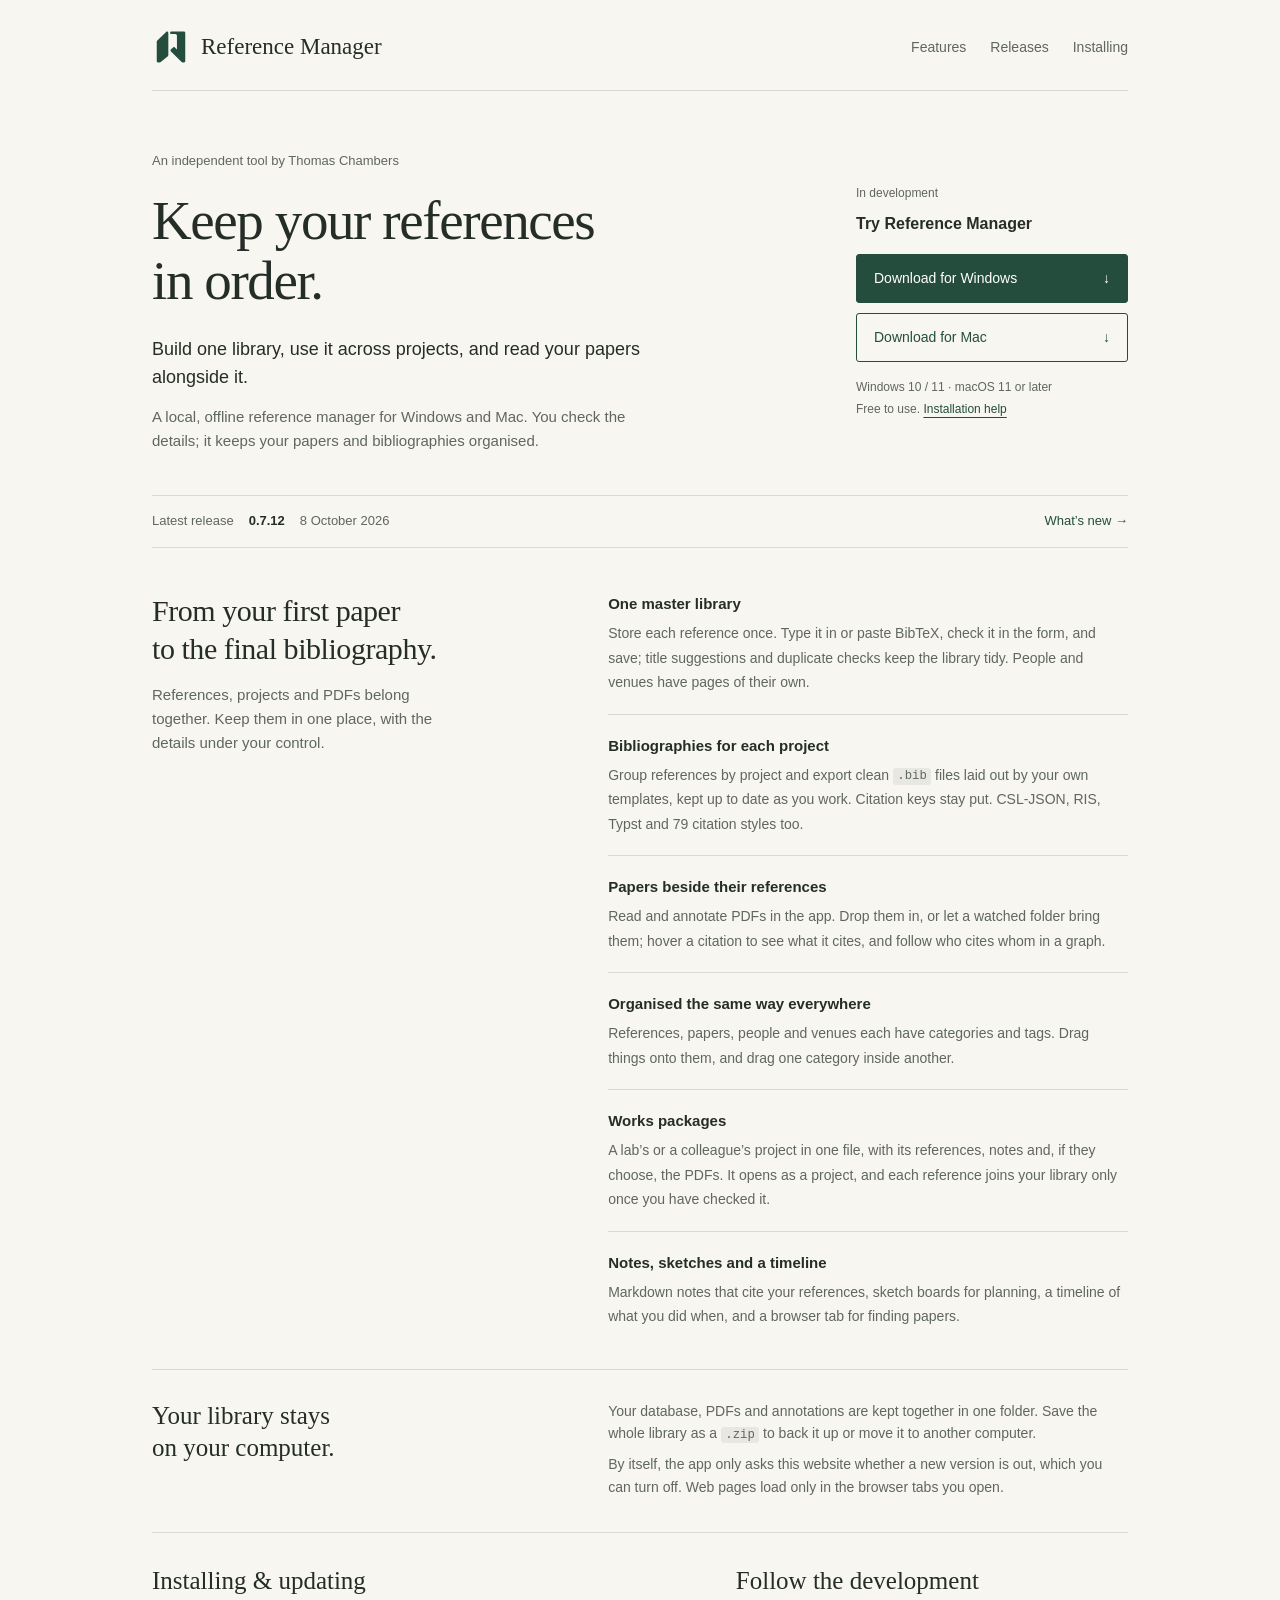
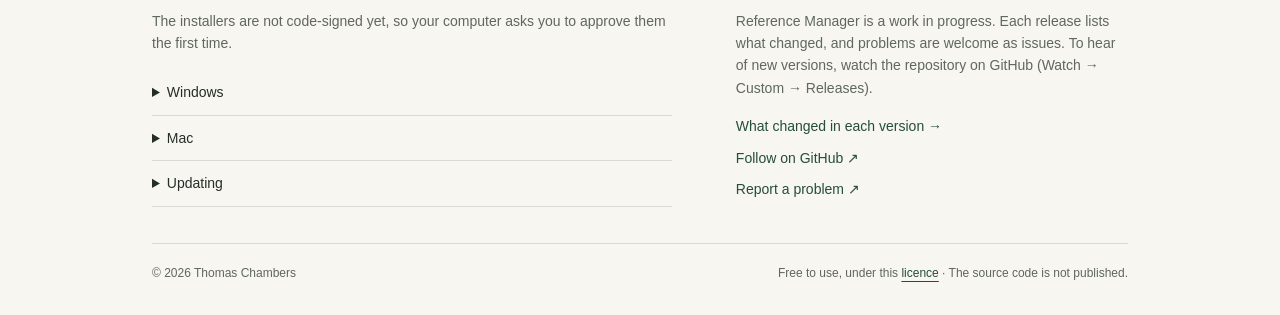
==== index.html @ cb5eb64d "Website for 0.7.12" ====
<!doctype html>
<html lang="en">
<head>
  <meta charset="utf-8">
  <meta name="viewport" content="width=device-width, initial-scale=1">
  <title>Reference Manager</title>
  <meta name="description" content="A local, offline reference manager for Windows and Mac: one library you check yourself, clean .bib files for every project, and your papers read and annotated beside them.">
  <meta name="theme-color" content="#f7f6f0">
  <link rel="icon" type="image/svg+xml" href="logo.svg">
  <link rel="stylesheet" href="style.css">
</head>
<body>
  <a class="skip" href="#main">Skip to content</a>
  <div class="page">
    <header class="masthead">
      <a class="identity" href="./">
        <img src="logo.svg" alt="" width="38" height="38">
        <span>Reference Manager</span>
      </a>
      <nav aria-label="Main">
        <a href="#features">Features</a>
        <a href="whats-new.html">Releases</a>
        <a href="#installing">Installing</a>
      </nav>
    </header>

    <main id="main">
      <section class="hero" aria-labelledby="hero-title">
        <div>
          <p class="byline">An independent tool by Thomas Chambers</p>
          <h1 id="hero-title">Keep your references<br>in order.</h1>
          <p class="lead">Build one library, use it across projects, and read your papers alongside it.</p>
          <p class="description">A local, offline reference manager for Windows and Mac. You check the details; it keeps your papers and bibliographies organised.</p>
        </div>
        <aside class="download" id="download" aria-labelledby="download-title">
          <p class="development">In development</p>
          <h2 id="download-title">Try Reference Manager</h2>
          <a class="download-link primary" id="windows" href="https://github.com/ThomasChambers15243/Reference-Manager/releases/download/v0.7.12/Reference-Manager_0.7.12_x64-setup.exe"><span>Download for Windows</span><span aria-hidden="true">↓</span></a>
          <a class="download-link" id="mac" href="https://github.com/ThomasChambers15243/Reference-Manager/releases/download/v0.7.12/Reference-Manager_0.7.12_macOS.dmg"><span>Download for Mac</span><span aria-hidden="true">↓</span></a>
          <p class="compatibility">Windows 10 / 11 · macOS 11 or later<br>Free to use. <a href="#installing">Installation help</a></p>
        </aside>
      </section>

      <div class="release-line">
        <p><span class="release-label">Latest release</span> <strong>0.7.12</strong> <span class="date"><time datetime="2026-10-08">8 October 2026</time></span></p>
        <a href="whats-new.html#0-7-12">What’s new <span aria-hidden="true">→</span></a>
      </div>

      <section class="feature-section" id="features" aria-labelledby="features-title">
        <div class="section-intro">
          <h2 id="features-title">From your first paper<br>to the final bibliography.</h2>
          <p>References, projects and PDFs belong together. Keep them in one place, with the details under your control.</p>
        </div>
        <div class="feature-list">
          <article>
            <h3>One master library</h3>
            <p>Store each reference once. Type it in or paste BibTeX, check it in the form, and save; title suggestions and duplicate checks keep the library tidy. People and venues have pages of their own.</p>
          </article>
          <article>
            <h3>Bibliographies for each project</h3>
            <p>Group references by project and export clean <code>.bib</code> files laid out by your own templates, kept up to date as you work. Citation keys stay put. CSL-JSON, RIS, Typst and 79 citation styles too.</p>
          </article>
          <article>
            <h3>Papers beside their references</h3>
            <p>Read and annotate PDFs in the app. Drop them in, or let a watched folder bring them; hover a citation to see what it cites, and follow who cites whom in a graph.</p>
          </article>
          <article>
            <h3>Organised the same way everywhere</h3>
            <p>References, papers, people and venues each have categories and tags. Drag things onto them, and drag one category inside another.</p>
          </article>
          <article>
            <h3>Works packages</h3>
            <p>A lab’s or a colleague’s project in one file, with its references, notes and, if they choose, the PDFs. It opens as a project, and each reference joins your library only once you have checked it.</p>
          </article>
          <article>
            <h3>Notes, sketches and a timeline</h3>
            <p>Markdown notes that cite your references, sketch boards for planning, a timeline of what you did when, and a browser tab for finding papers.</p>
          </article>
        </div>
      </section>

      <section class="local-section" aria-labelledby="local-title">
        <h2 id="local-title">Your library stays<br>on your computer.</h2>
        <div>
          <p>Your database, PDFs and annotations are kept together in one folder. Save the whole library as a <code>.zip</code> to back it up or move it to another computer.</p>
          <p>By itself, the app only asks this website whether a new version is out, which you can turn off. Web pages load only in the browser tabs you open.</p>
        </div>
      </section>

      <section class="practical" id="installing" aria-labelledby="install-title">
        <div>
          <h2 id="install-title">Installing &amp; updating</h2>
          <p>The installers are not code-signed yet, so your computer asks you to approve them the first time.</p>
          <details>
            <summary>Windows</summary>
            <p>Run the installer on 64-bit Windows 10 or 11. If SmartScreen says “Windows protected your PC”, click <strong>More info</strong>, then <strong>Run anyway</strong>.</p>
          </details>
          <details>
            <summary>Mac</summary>
            <p>Open the <code>.dmg</code> and drag Reference Manager into Applications. It runs on Apple silicon and Intel Macs with macOS 11 or later.</p>
            <p>The app is not signed with an Apple developer certificate, so macOS refuses it the first time: try to open it once, then click <strong>Open Anyway</strong> in System Settings → Privacy &amp; Security. On macOS 14 or earlier, Control-click the app and choose <strong>Open</strong>.</p>
            <p>If macOS says the app “is damaged”, run <code>xattr -dr com.apple.quarantine "/Applications/Reference Manager.app"</code> in Terminal and open it again.</p>
          </details>
          <details>
            <summary>Updating</summary>
            <p>A few seconds after it starts, the app says when a new version is out, and <strong>Update and restart</strong> in Settings → Updates installs it. On Windows the app closes, shows a progress bar for a few seconds and opens again; on a Mac the new version takes the old one’s place in Applications and opens. Updating never touches your library, papers or settings.</p>
            <p>Versions before 0.7.11 don’t look for new versions on this website. Update one of those by hand once: on Windows, run the new installer; on a Mac, quit the app and drag the new version into Applications, replacing the old one.</p>
          </details>
        </div>
        <aside class="follow" aria-labelledby="follow-title">
          <h2 id="follow-title">Follow the development</h2>
          <p>Reference Manager is a work in progress. Each release lists what changed, and problems are welcome as issues. To hear of new versions, watch the repository on GitHub (Watch → Custom → Releases).</p>
          <a href="whats-new.html">What changed in each version <span aria-hidden="true">→</span></a>
          <a href="https://github.com/ThomasChambers15243/Reference-Manager">Follow on GitHub <span aria-hidden="true">↗</span></a>
          <a href="https://github.com/ThomasChambers15243/Reference-Manager/issues">Report a problem <span aria-hidden="true">↗</span></a>
        </aside>
      </section>
    </main>

    <footer>
      <p>© 2026 Thomas Chambers</p>
      <p>Free to use, under this <a href="licence.html">licence</a> · The source code is not published.</p>
    </footer>
  </div>

  <script>
    // A Mac gets the Mac download as the filled-in button; anything else keeps Windows.
    if (/Mac/.test(navigator.platform) || /Macintosh/.test(navigator.userAgent)) {
      document.getElementById("windows").classList.remove("primary");
      document.getElementById("mac").classList.add("primary");
    }
  </script>
</body>
</html>
---- style.css ----
/* Warm paper, dark green ink, Georgia for headings and the system's sans-serif for the rest. */
:root {
  color-scheme: light;
  --paper: #f7f6f0;
  --ink: #252d28;
  --muted: #5f675f;
  --green: #254d3d;
  --rule: #d7dbd1;
  --code: #e9e8e0;
  --serif: Georgia, "Times New Roman", serif;
}

* { box-sizing: border-box; }
html { -webkit-text-size-adjust: 100%; }
body { margin: 0; background: var(--paper); color: var(--ink); font: 16px/1.6 -apple-system, BlinkMacSystemFont, "Segoe UI", Roboto, Helvetica, Arial, sans-serif; }
a { color: var(--green); text-underline-offset: 4px; }
a:hover { text-decoration-thickness: 2px; }
a:focus-visible, summary:focus-visible { outline: 2px solid var(--green); outline-offset: 4px; }
p, h1, h2, h3, ul { margin: 0; }
code { font: .88em ui-monospace, "Cascadia Code", "SF Mono", Menlo, Consolas, monospace; background: var(--code); padding: .1em .35em; border-radius: 3px; overflow-wrap: anywhere; }

.page { max-width: 1056px; margin: 0 auto; padding: 0 40px; }
.skip { position: absolute; left: 16px; top: -100px; padding: 10px 14px; background: var(--paper); z-index: 3; }
.skip:focus { top: 10px; }

/* The top of every page */

.masthead { display: flex; align-items: center; justify-content: space-between; gap: 24px; padding: 28px 0 24px; border-bottom: 1px solid var(--rule); }
.identity { display: flex; align-items: center; gap: 11px; color: var(--ink); text-decoration: none; font: 23px/1.2 var(--serif); }
.identity img { display: block; flex: none; }
nav { display: flex; flex-wrap: wrap; gap: 24px; font-size: 14px; }
nav a { color: var(--muted); text-decoration: none; }
nav a:hover, nav a[aria-current="page"] { color: var(--green); }
nav a:hover { text-decoration: underline; }

/* The front page */

.hero { display: grid; grid-template-columns: minmax(0, 1fr) 272px; column-gap: 68px; align-items: center; padding: 60px 0 42px; }
.byline { margin-bottom: 19px; color: var(--muted); font-size: 13px; }
h1 { font: 400 clamp(36px, 4.8vw, 55px)/1.09 var(--serif); letter-spacing: -1.4px; }
.lead { margin-top: 24px; max-width: 490px; font-size: 18px; }
.description { margin-top: 13px; max-width: 475px; color: var(--muted); font-size: 15px; }

.development { margin-bottom: 8px; color: var(--muted); font-size: 12px; }
.download h2 { margin-bottom: 17px; font-size: 16px; font-weight: 600; }
.download-link { display: flex; justify-content: space-between; align-items: center; gap: 12px; min-height: 49px; margin-bottom: 10px; padding: 12px 17px; border: 1px solid var(--green); border-radius: 3px; color: var(--green); text-decoration: none; font-size: 14px; font-weight: 500; }
.download-link:hover { text-decoration: underline; }
.download-link.primary { background: var(--green); color: #fff; }
.compatibility { margin-top: 15px; color: var(--muted); font-size: 12px; line-height: 1.8; }

.release-line { display: flex; justify-content: space-between; align-items: baseline; gap: 12px; padding: 15px 0; border-top: 1px solid var(--rule); border-bottom: 1px solid var(--rule); font-size: 13px; }
.release-line p { display: flex; flex-wrap: wrap; gap: 15px; }
.release-label, .date { color: var(--muted); }
.release-line strong { font-weight: 600; }
.release-line a { flex-shrink: 0; text-decoration: none; }
.release-line a:hover { text-decoration: underline; }

.feature-section, .local-section { display: grid; grid-template-columns: minmax(0, .86fr) minmax(0, 1.14fr); gap: 64px; }
.feature-section { padding: 44px 0 40px; }
.section-intro { align-self: start; position: sticky; top: 32px; }
.section-intro h2 { font: 400 30px/1.25 var(--serif); letter-spacing: -.45px; }
.section-intro p { max-width: 315px; margin-top: 16px; color: var(--muted); font-size: 15px; }
.feature-list article { padding: 19px 0; border-top: 1px solid var(--rule); }
.feature-list article:first-child { padding-top: 0; border-top: 0; }
.feature-list article:last-child { padding-bottom: 0; }
.feature-list h3 { margin-bottom: 5px; font-size: 15px; font-weight: 600; }
.feature-list p { color: var(--muted); font-size: 14px; line-height: 1.75; }

.local-section { padding: 30px 0 34px; border-top: 1px solid var(--rule); }
.local-section h2 { max-width: 270px; font: 400 25px/1.3 var(--serif); }
.local-section p { color: var(--muted); font-size: 14px; }
.local-section p + p { margin-top: 9px; }

.practical { display: grid; grid-template-columns: minmax(0, 1.14fr) minmax(0, .86fr); gap: 64px; padding: 32px 0 36px; border-top: 1px solid var(--rule); }
.practical h2 { margin-bottom: 12px; font: 400 25px/1.3 var(--serif); }
.practical p { margin-bottom: 16px; color: var(--muted); font-size: 14px; }
details { padding: 9px 0; border-bottom: 1px solid var(--rule); font-size: 14px; }
summary { padding: 2px 0; cursor: pointer; }
details p { padding: 12px 0 0 18px; }
details p:last-child { margin-bottom: 8px; }
details strong { color: var(--ink); font-weight: 600; }
.follow a { display: block; width: fit-content; margin-top: 9px; font-size: 14px; text-decoration: none; }
.follow a:hover { text-decoration: underline; }

/* Releases and the licence: one column of text */

.prose { max-width: 680px; padding: 52px 0 60px; }
.prose h1 { margin-bottom: 14px; font-size: clamp(34px, 4.2vw, 44px); }
.prose .release-meta { color: var(--muted); font-size: 14px; }
.prose .release-meta strong { color: var(--ink); font-weight: 600; }
.prose h2 { margin-top: 44px; padding-top: 26px; border-top: 1px solid var(--rule); font: 400 26px/1.3 var(--serif); }
.prose h3 { margin: 22px 0 8px; color: var(--muted); font-size: 12px; font-weight: 600; letter-spacing: .08em; text-transform: uppercase; }
.prose p { margin: 12px 0; font-size: 15px; }
.prose ul { padding-left: 1.2em; font-size: 15px; }
.prose li { margin: 7px 0; }
.prose li::marker { color: var(--muted); }
.prose li ul { margin: 7px 0; }

footer { display: flex; justify-content: space-between; gap: 20px; padding: 20px 0 32px; border-top: 1px solid var(--rule); color: var(--muted); font-size: 12px; }

@media (max-width: 850px) {
  .page { padding: 0 28px; }
  .hero { grid-template-columns: minmax(0, 1fr) 244px; column-gap: 36px; }
  h1 { font-size: 44px; }
  .feature-section, .local-section, .practical { gap: 36px; }
}

@media (max-width: 650px) {
  .page { padding: 0 20px; }
  .masthead { flex-wrap: wrap; gap: 16px; padding: 22px 0 18px; }
  .identity { font-size: 22px; }
  .identity img { width: 32px; height: 32px; }
  nav { width: 100%; gap: 22px; font-size: 13px; }
  .hero { grid-template-columns: 1fr; row-gap: 30px; padding: 34px 0 30px; }
  h1 { font-size: clamp(35px, 8.5vw, 48px); letter-spacing: -1px; }
  .lead { margin-top: 20px; font-size: 17px; }
  .download { max-width: 360px; }
  .release-line { align-items: flex-start; font-size: 12px; }
  .release-line p { gap: 5px 12px; }
  .release-line .date { flex-basis: 100%; }
  .feature-section, .local-section, .practical { grid-template-columns: 1fr; gap: 23px; padding: 30px 0; }
  .section-intro { position: static; }
  .section-intro h2 { font-size: 28px; }
  .section-intro p, .local-section h2 { max-width: none; }
  .practical { gap: 29px; }
  .prose { padding: 36px 0 44px; }
  footer { display: block; }
  footer p + p { margin-top: 7px; }
}
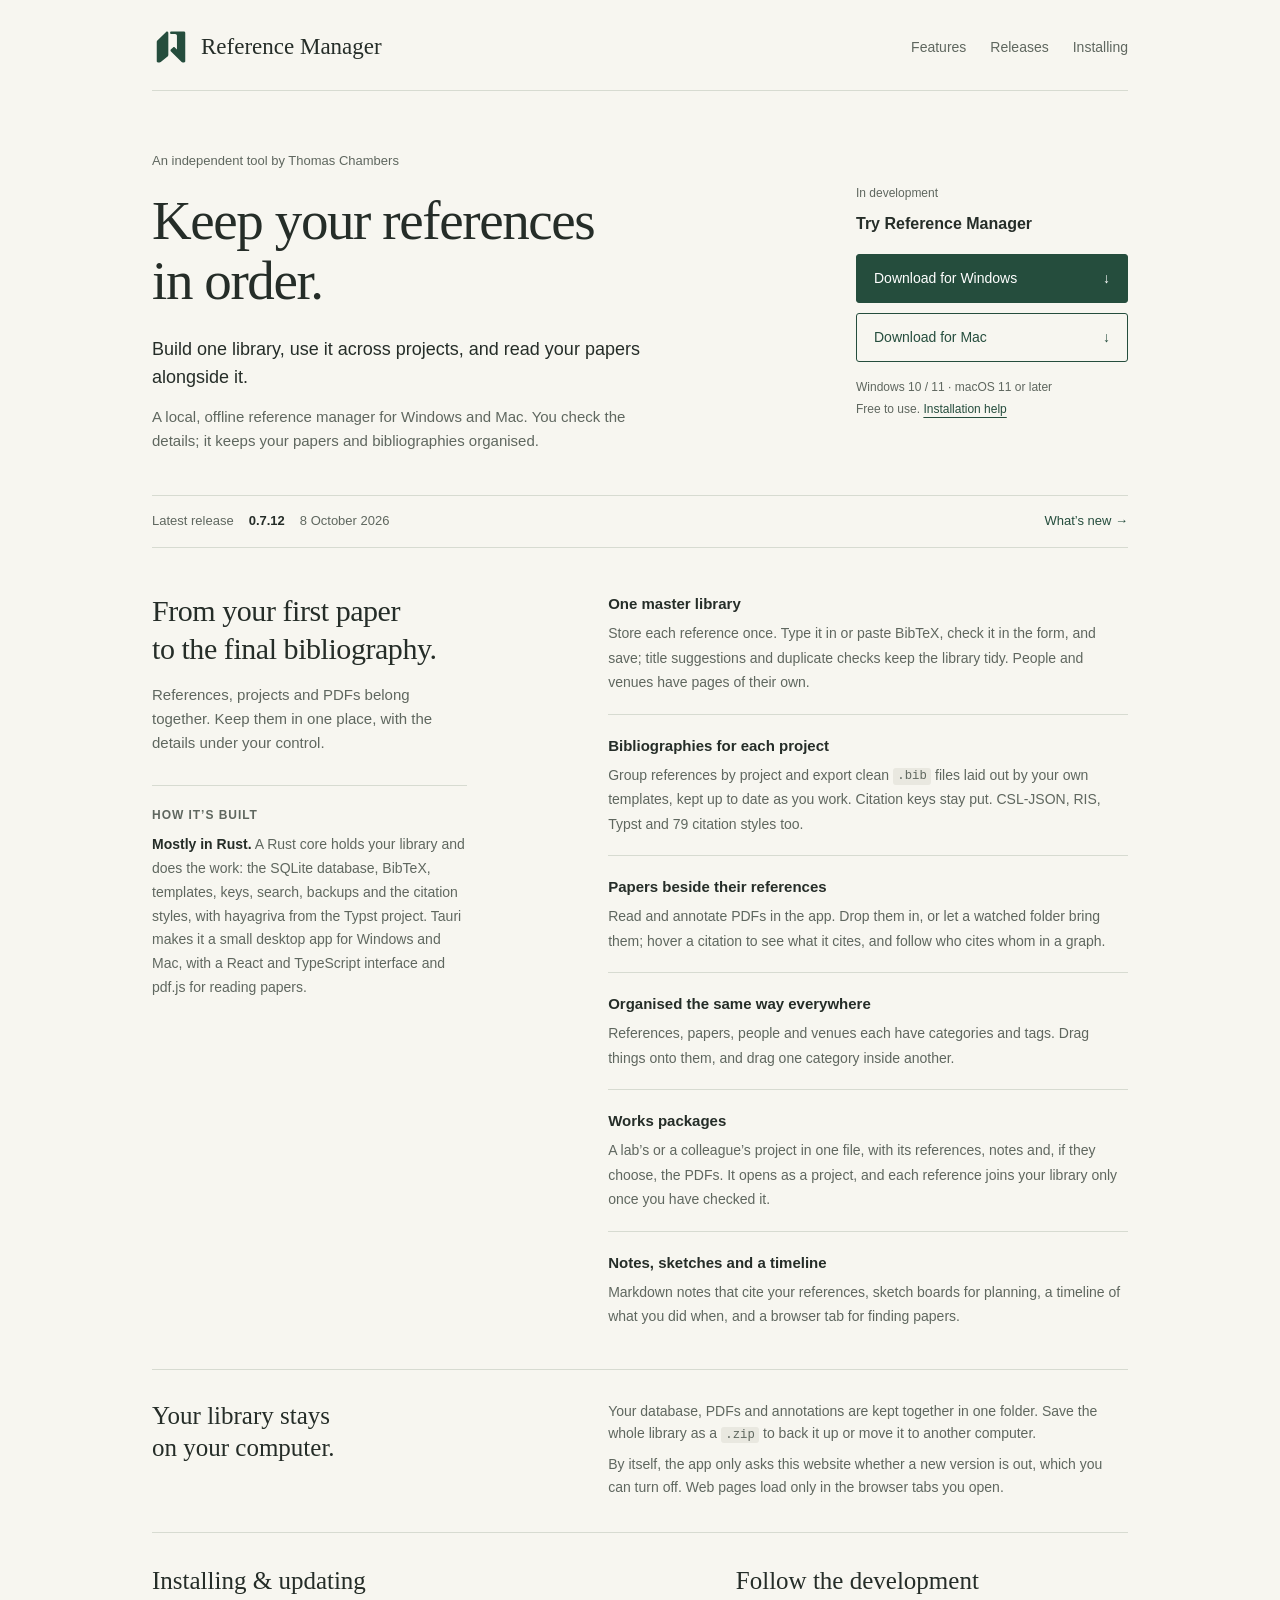
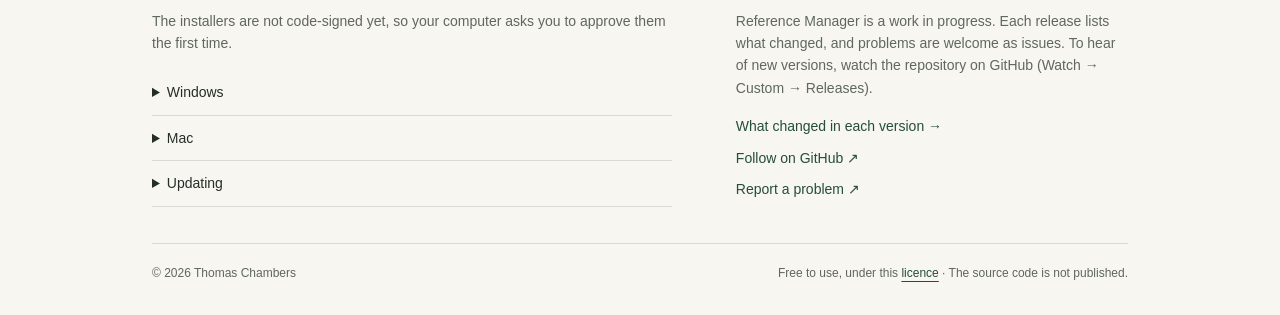
==== commit 1037699d: "Website for 0.7.12" ====
--- a/index.html
+++ b/index.html
@@ -6,15 +6,15 @@
   <title>Reference Manager</title>
   <meta name="description" content="A local, offline reference manager for Windows and Mac: one library you check yourself, clean .bib files for every project, and your papers read and annotated beside them.">
   <meta name="theme-color" content="#f7f6f0">
-  <link rel="icon" type="image/svg+xml" href="logo.svg">
-  <link rel="stylesheet" href="style.css">
+  <link rel="icon" type="image/svg+xml" href="logo.svg?v=1eb894194f">
+  <link rel="stylesheet" href="style.css?v=173a2dcd7f">
 </head>
 <body>
   <a class="skip" href="#main">Skip to content</a>
   <div class="page">
     <header class="masthead">
       <a class="identity" href="./">
-        <img src="logo.svg" alt="" width="38" height="38">
+        <img src="logo.svg?v=1eb894194f" alt="" width="38" height="38">
         <span>Reference Manager</span>
       </a>
       <nav aria-label="Main">
@@ -50,6 +50,10 @@
         <div class="section-intro">
           <h2 id="features-title">From your first paper<br>to the final bibliography.</h2>
           <p>References, projects and PDFs belong together. Keep them in one place, with the details under your control.</p>
+          <div class="built">
+            <h3>How it’s built</h3>
+            <p><strong>Mostly in Rust.</strong> A Rust core holds your library and does the work: the SQLite database, BibTeX, templates, keys, search, backups and the citation styles, with hayagriva from the Typst project. Tauri makes it a small desktop app for Windows and Mac, with a React and TypeScript interface and pdf.js for reading papers.</p>
+          </div>
         </div>
         <div class="feature-list">
           <article>
--- a/style.css
+++ b/style.css
@@ -60,6 +60,11 @@
 .section-intro { align-self: start; position: sticky; top: 32px; }
 .section-intro h2 { font: 400 30px/1.25 var(--serif); letter-spacing: -.45px; }
 .section-intro p { max-width: 315px; margin-top: 16px; color: var(--muted); font-size: 15px; }
+.built { max-width: 315px; margin-top: 30px; padding-top: 20px; border-top: 1px solid var(--rule); }
+.built h3 { color: var(--muted); font-size: 12px; font-weight: 600; letter-spacing: .08em; text-transform: uppercase; }
+.built p { margin-top: 8px; font-size: 14px; line-height: 1.7; }
+.built strong { color: var(--ink); font-weight: 600; }
+@media (max-height: 640px) { .section-intro { position: static; } }
 .feature-list article { padding: 19px 0; border-top: 1px solid var(--rule); }
 .feature-list article:first-child { padding-top: 0; border-top: 0; }
 .feature-list article:last-child { padding-bottom: 0; }
@@ -82,19 +87,23 @@
 .follow a { display: block; width: fit-content; margin-top: 9px; font-size: 14px; text-decoration: none; }
 .follow a:hover { text-decoration: underline; }
 
-/* Releases and the licence: one column of text */
+/* The licence, one column of text, and Releases, each version's features and fixes side by side */
 
-.prose { max-width: 680px; padding: 52px 0 60px; }
-.prose h1 { margin-bottom: 14px; font-size: clamp(34px, 4.2vw, 44px); }
-.prose .release-meta { color: var(--muted); font-size: 14px; }
-.prose .release-meta strong { color: var(--ink); font-weight: 600; }
-.prose h2 { margin-top: 44px; padding-top: 26px; border-top: 1px solid var(--rule); font: 400 26px/1.3 var(--serif); }
-.prose h3 { margin: 22px 0 8px; color: var(--muted); font-size: 12px; font-weight: 600; letter-spacing: .08em; text-transform: uppercase; }
-.prose p { margin: 12px 0; font-size: 15px; }
-.prose ul { padding-left: 1.2em; font-size: 15px; }
-.prose li { margin: 7px 0; }
-.prose li::marker { color: var(--muted); }
-.prose li ul { margin: 7px 0; }
+.prose, .releases { padding: 52px 0 64px; }
+.prose { max-width: 680px; }
+.prose h1, .releases h1 { margin-bottom: 14px; font-size: clamp(34px, 4.2vw, 44px); }
+.release-meta { color: var(--muted); font-size: 14px; }
+.release-meta strong { color: var(--ink); font-weight: 600; }
+.prose h2, .release { margin-top: 44px; padding-top: 26px; border-top: 1px solid var(--rule); }
+.prose h2, .release h2 { font: 400 26px/1.3 var(--serif); }
+.prose h3, .release h3 { margin: 22px 0 8px; color: var(--muted); font-size: 12px; font-weight: 600; letter-spacing: .08em; text-transform: uppercase; }
+.prose p, .release p { margin: 12px 0; font-size: 15px; }
+.prose ul, .release ul { padding-left: 1.2em; font-size: 15px; }
+.prose li, .release li { margin: 7px 0; }
+.prose li::marker, .release li::marker { color: var(--muted); }
+.prose li ul, .release li ul { margin: 7px 0; }
+.release > p, .release > ul { max-width: 680px; }
+.release-parts { display: grid; grid-template-columns: repeat(2, minmax(0, 1fr)); column-gap: 56px; }
 
 footer { display: flex; justify-content: space-between; gap: 20px; padding: 20px 0 32px; border-top: 1px solid var(--rule); color: var(--muted); font-size: 12px; }
 
@@ -121,9 +130,10 @@
   .feature-section, .local-section, .practical { grid-template-columns: 1fr; gap: 23px; padding: 30px 0; }
   .section-intro { position: static; }
   .section-intro h2 { font-size: 28px; }
-  .section-intro p, .local-section h2 { max-width: none; }
+  .section-intro p, .built, .local-section h2 { max-width: none; }
   .practical { gap: 29px; }
-  .prose { padding: 36px 0 44px; }
+  .prose, .releases { padding: 36px 0 44px; }
+  .release-parts { grid-template-columns: 1fr; }
   footer { display: block; }
   footer p + p { margin-top: 7px; }
 }
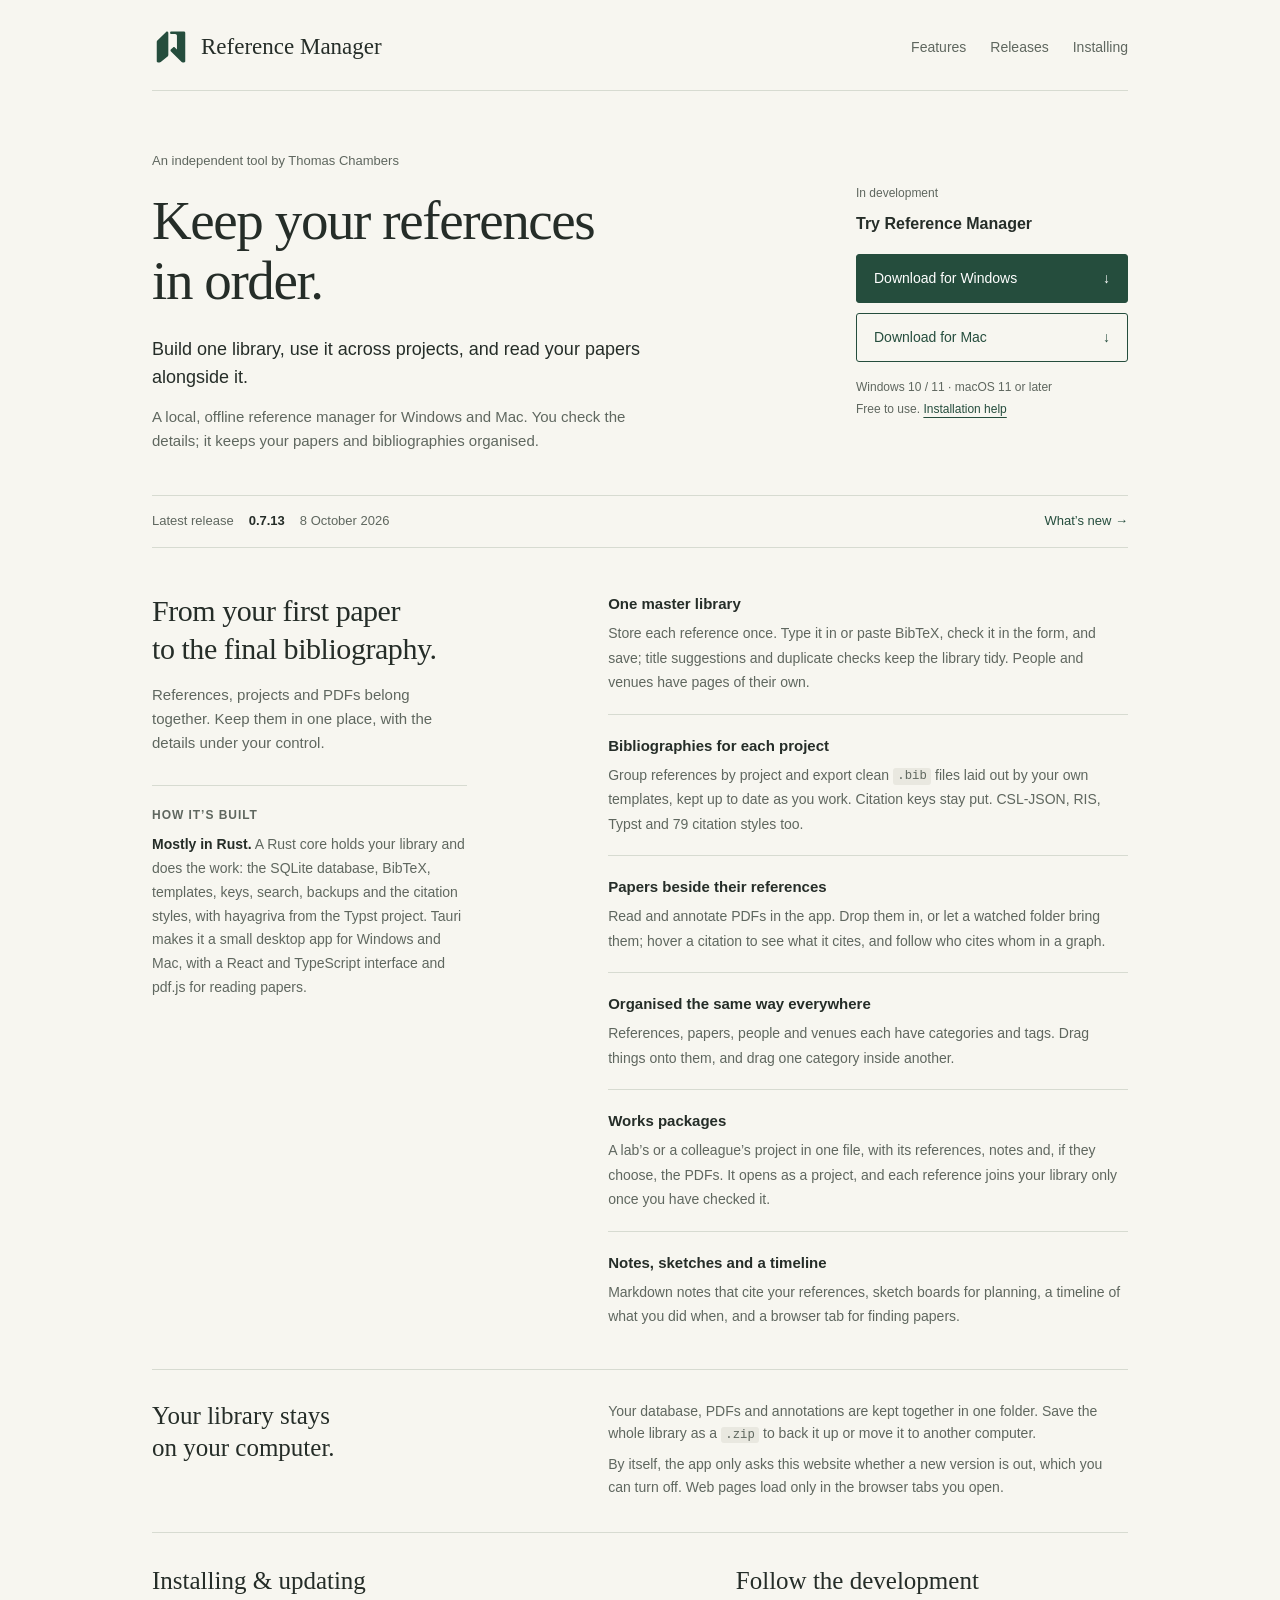
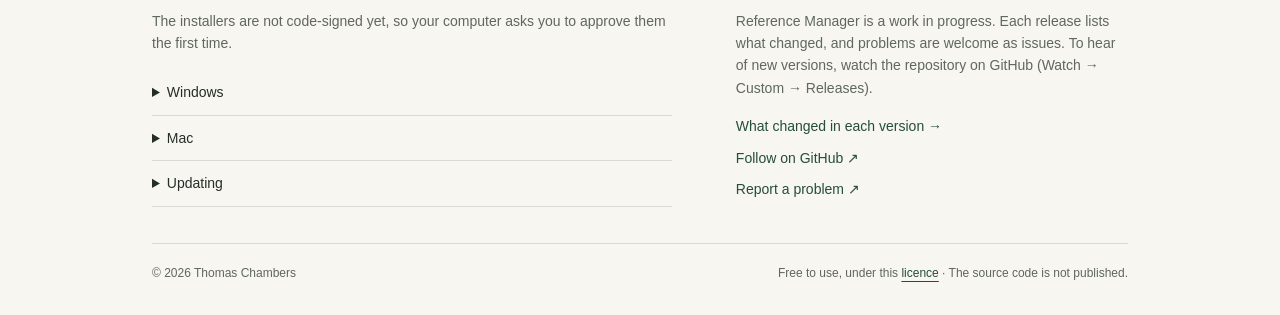
==== commit 1621640a: "Website for 0.7.13" ====
--- a/index.html
+++ b/index.html
@@ -35,15 +35,15 @@
         <aside class="download" id="download" aria-labelledby="download-title">
           <p class="development">In development</p>
           <h2 id="download-title">Try Reference Manager</h2>
-          <a class="download-link primary" id="windows" href="https://github.com/ThomasChambers15243/Reference-Manager/releases/download/v0.7.12/Reference-Manager_0.7.12_x64-setup.exe"><span>Download for Windows</span><span aria-hidden="true">↓</span></a>
-          <a class="download-link" id="mac" href="https://github.com/ThomasChambers15243/Reference-Manager/releases/download/v0.7.12/Reference-Manager_0.7.12_macOS.dmg"><span>Download for Mac</span><span aria-hidden="true">↓</span></a>
+          <a class="download-link primary" id="windows" href="https://github.com/ThomasChambers15243/Reference-Manager/releases/download/v0.7.13/Reference-Manager_0.7.13_x64-setup.exe"><span>Download for Windows</span><span aria-hidden="true">↓</span></a>
+          <a class="download-link" id="mac" href="https://github.com/ThomasChambers15243/Reference-Manager/releases/download/v0.7.13/Reference-Manager_0.7.13_macOS.dmg"><span>Download for Mac</span><span aria-hidden="true">↓</span></a>
           <p class="compatibility">Windows 10 / 11 · macOS 11 or later<br>Free to use. <a href="#installing">Installation help</a></p>
         </aside>
       </section>
 
       <div class="release-line">
-        <p><span class="release-label">Latest release</span> <strong>0.7.12</strong> <span class="date"><time datetime="2026-10-08">8 October 2026</time></span></p>
-        <a href="whats-new.html#0-7-12">What’s new <span aria-hidden="true">→</span></a>
+        <p><span class="release-label">Latest release</span> <strong>0.7.13</strong> <span class="date"><time datetime="2026-10-08">8 October 2026</time></span></p>
+        <a href="whats-new.html#0-7-13">What’s new <span aria-hidden="true">→</span></a>
       </div>
 
       <section class="feature-section" id="features" aria-labelledby="features-title">
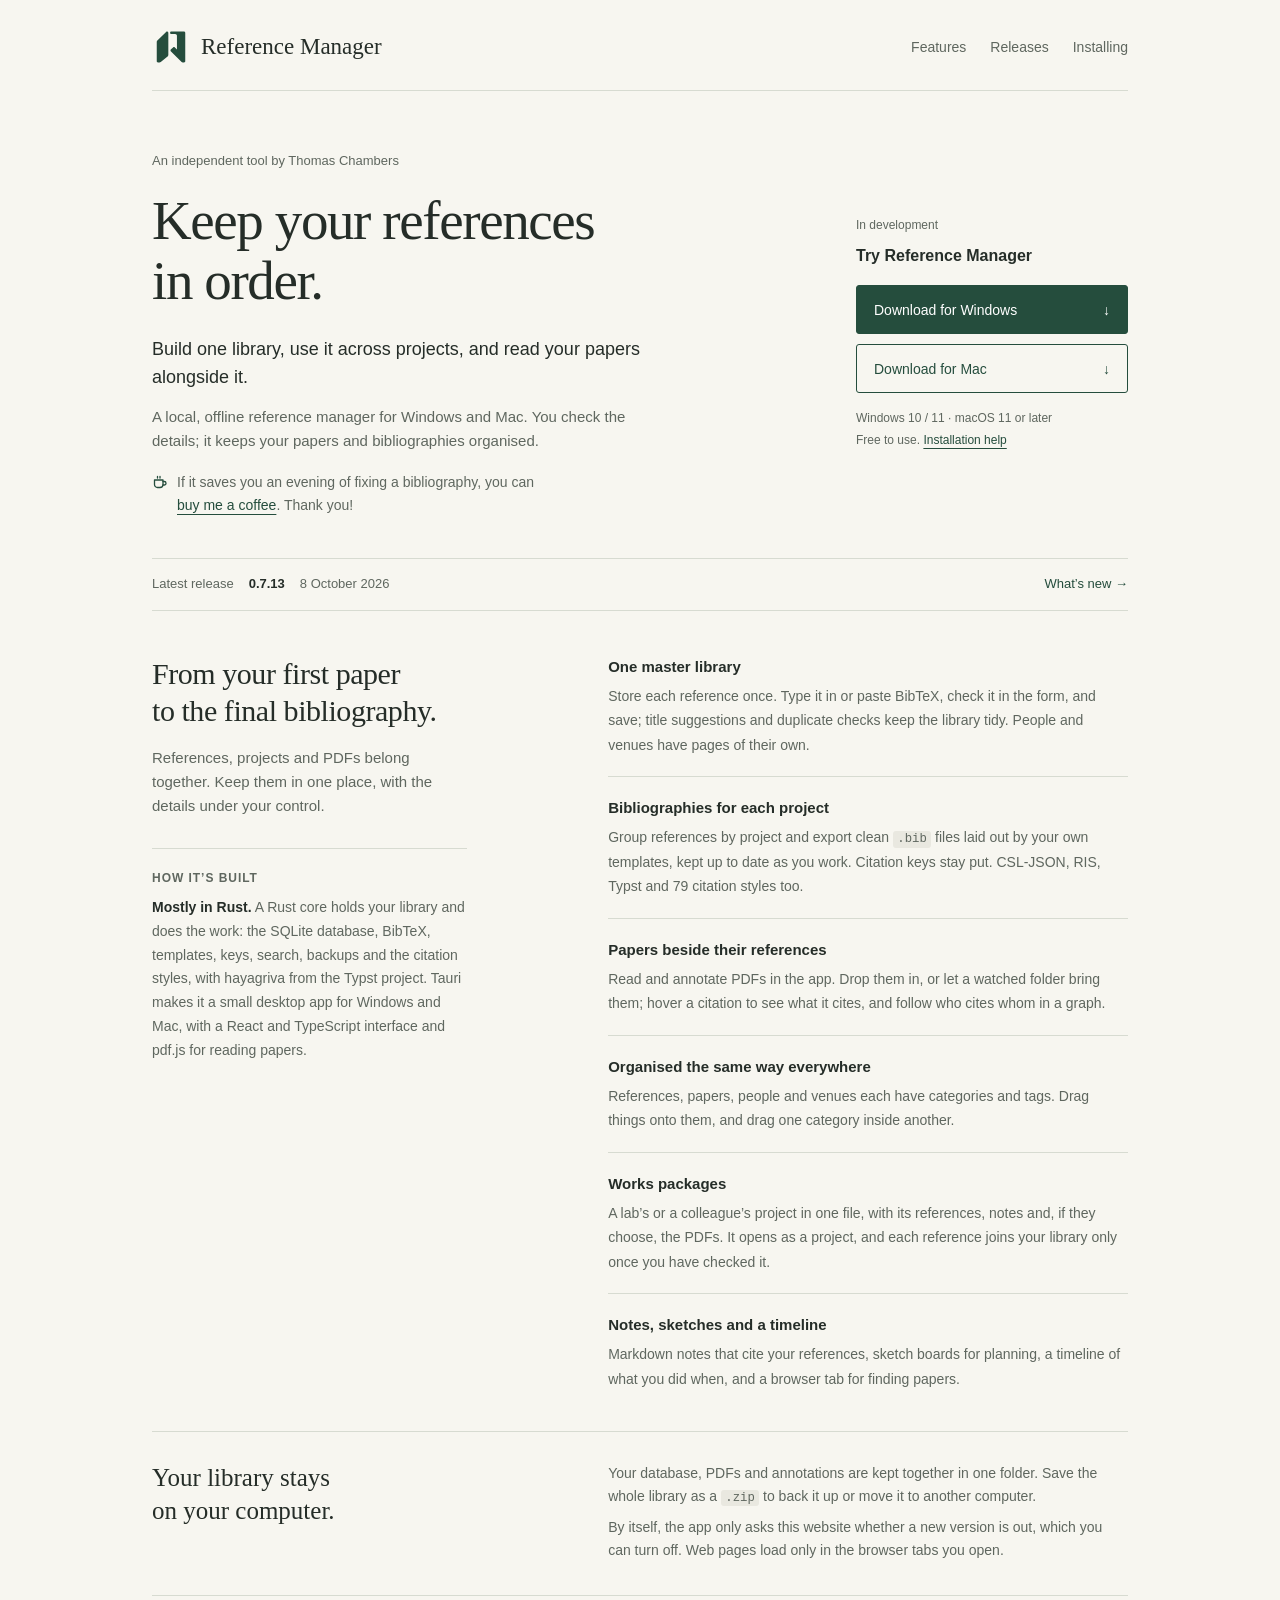
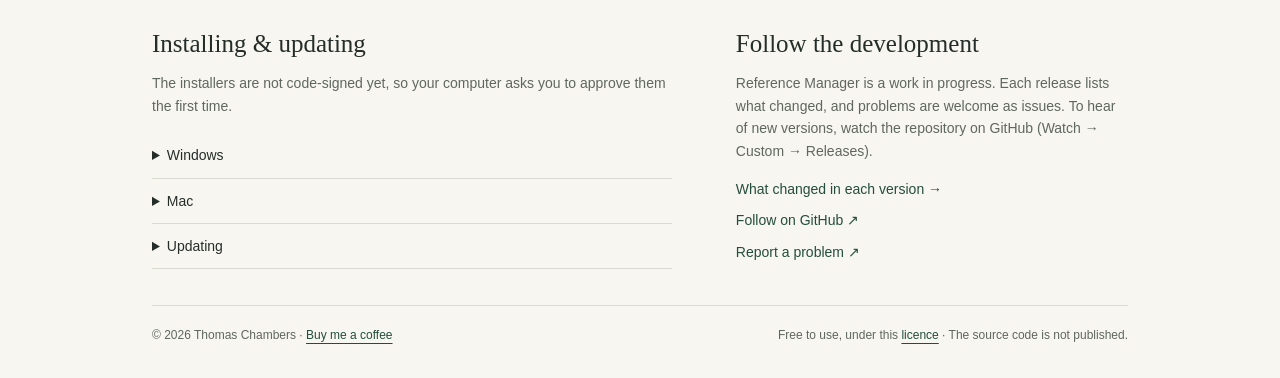
==== commit 71d07c1d: "Website for 0.7.13" ====
--- a/index.html
+++ b/index.html
@@ -7,7 +7,7 @@
   <meta name="description" content="A local, offline reference manager for Windows and Mac: one library you check yourself, clean .bib files for every project, and your papers read and annotated beside them.">
   <meta name="theme-color" content="#f7f6f0">
   <link rel="icon" type="image/svg+xml" href="logo.svg?v=1eb894194f">
-  <link rel="stylesheet" href="style.css?v=173a2dcd7f">
+  <link rel="stylesheet" href="style.css?v=d03fa65e3b">
 </head>
 <body>
   <a class="skip" href="#main">Skip to content</a>
@@ -31,6 +31,10 @@
           <h1 id="hero-title">Keep your references<br>in order.</h1>
           <p class="lead">Build one library, use it across projects, and read your papers alongside it.</p>
           <p class="description">A local, offline reference manager for Windows and Mac. You check the details; it keeps your papers and bibliographies organised.</p>
+          <p class="coffee">
+            <svg viewBox="0 0 16 16" width="16" height="16" fill="none" stroke="currentColor" stroke-width="1.3" stroke-linecap="round" stroke-linejoin="round" aria-hidden="true"><path d="M2.5 6h8.5v4.5a3 3 0 0 1-3 3h-2.5a3 3 0 0 1-3-3z"/><path d="M11 7.5h1.25a1.75 1.75 0 0 1 0 3.5H11"/><path d="M5.5 2.5V4M8 2.5V4"/></svg>
+            <span>If it saves you an evening of fixing a bibliography, you can <a href="https://buymeacoffee.com/TomChambers">buy me a coffee</a>. Thank you!</span>
+          </p>
         </div>
         <aside class="download" id="download" aria-labelledby="download-title">
           <p class="development">In development</p>
@@ -122,7 +126,7 @@
     </main>
 
     <footer>
-      <p>© 2026 Thomas Chambers</p>
+      <p>© 2026 Thomas Chambers · <a href="https://buymeacoffee.com/TomChambers">Buy me a coffee</a></p>
       <p>Free to use, under this <a href="licence.html">licence</a> · The source code is not published.</p>
     </footer>
   </div>
--- a/style.css
+++ b/style.css
@@ -40,6 +40,9 @@
 h1 { font: 400 clamp(36px, 4.8vw, 55px)/1.09 var(--serif); letter-spacing: -1.4px; }
 .lead { margin-top: 24px; max-width: 490px; font-size: 18px; }
 .description { margin-top: 13px; max-width: 475px; color: var(--muted); font-size: 15px; }
+.coffee { display: flex; align-items: flex-start; gap: 9px; max-width: 475px; margin-top: 18px; color: var(--muted); font-size: 14px; }
+.coffee svg { flex: none; margin-top: 3px; color: var(--green); }
+.coffee a { white-space: nowrap; }
 
 .development { margin-bottom: 8px; color: var(--muted); font-size: 12px; }
 .download h2 { margin-bottom: 17px; font-size: 16px; font-weight: 600; }
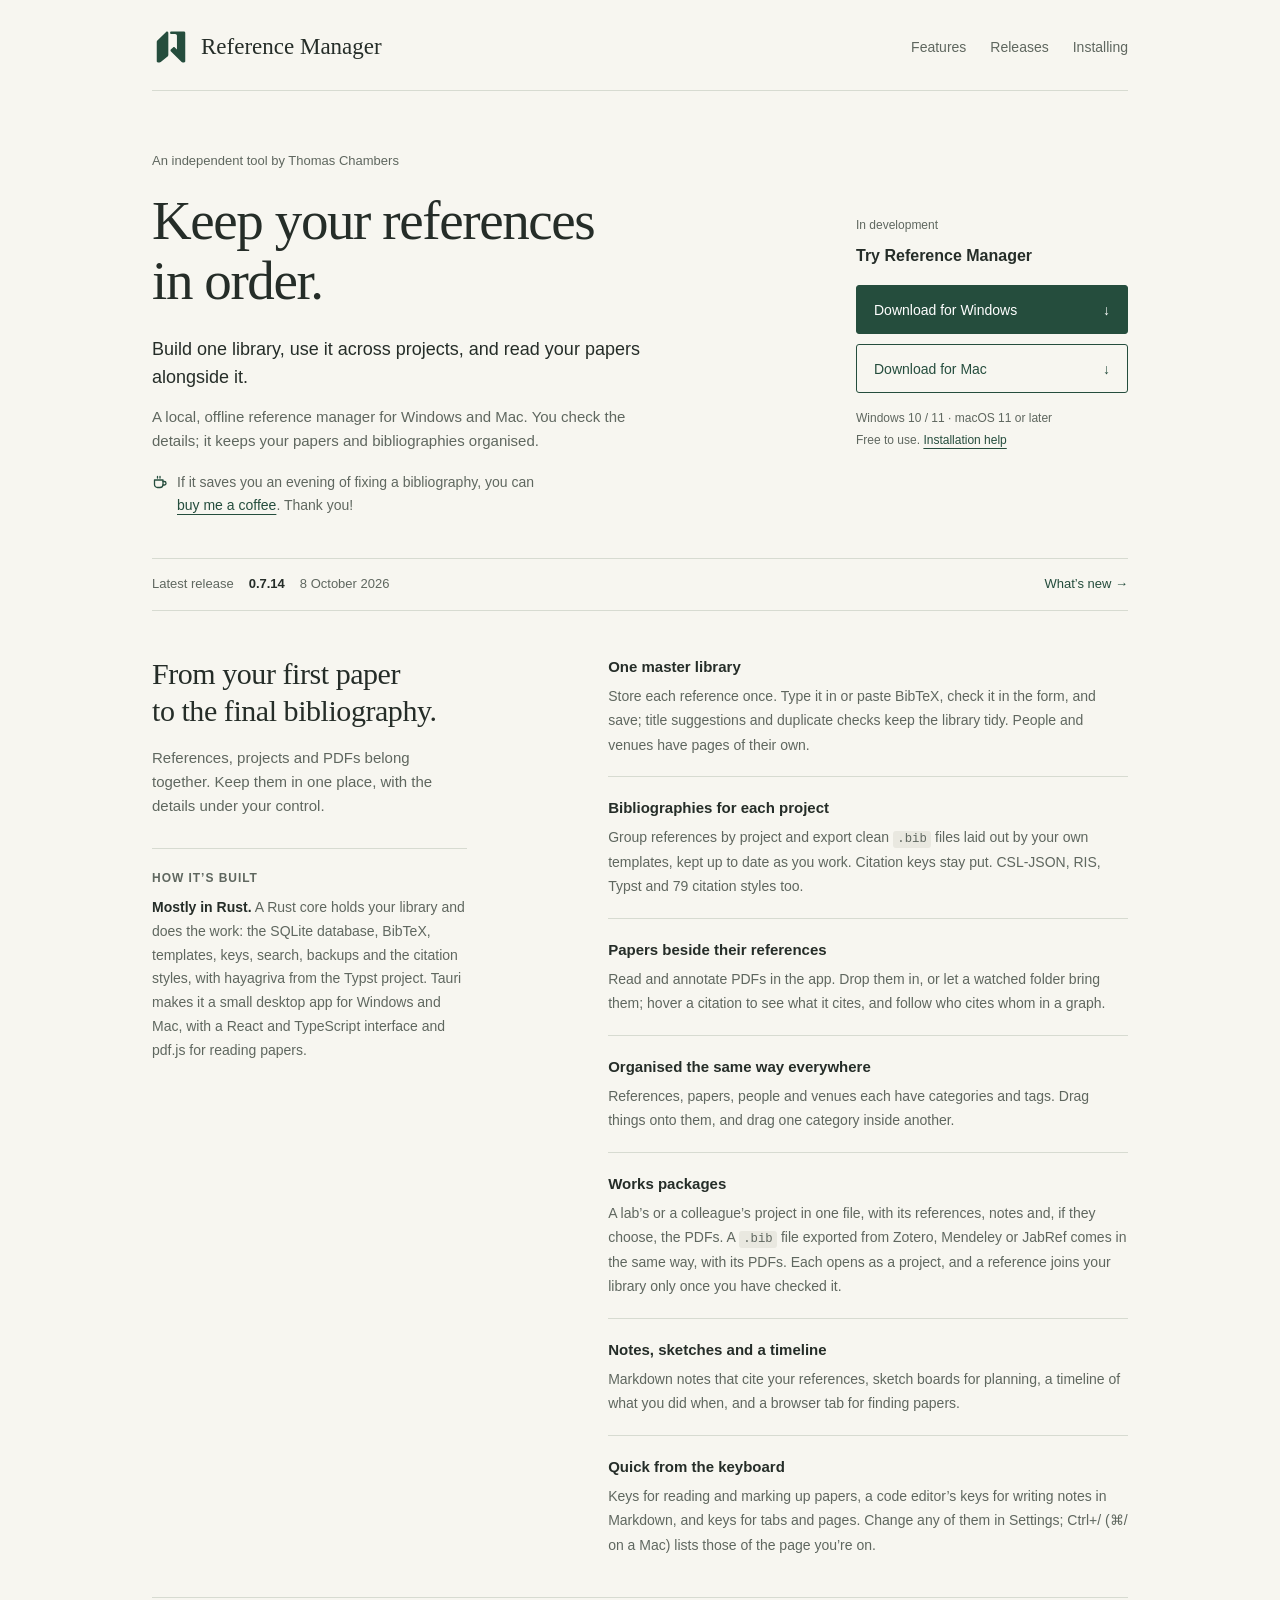
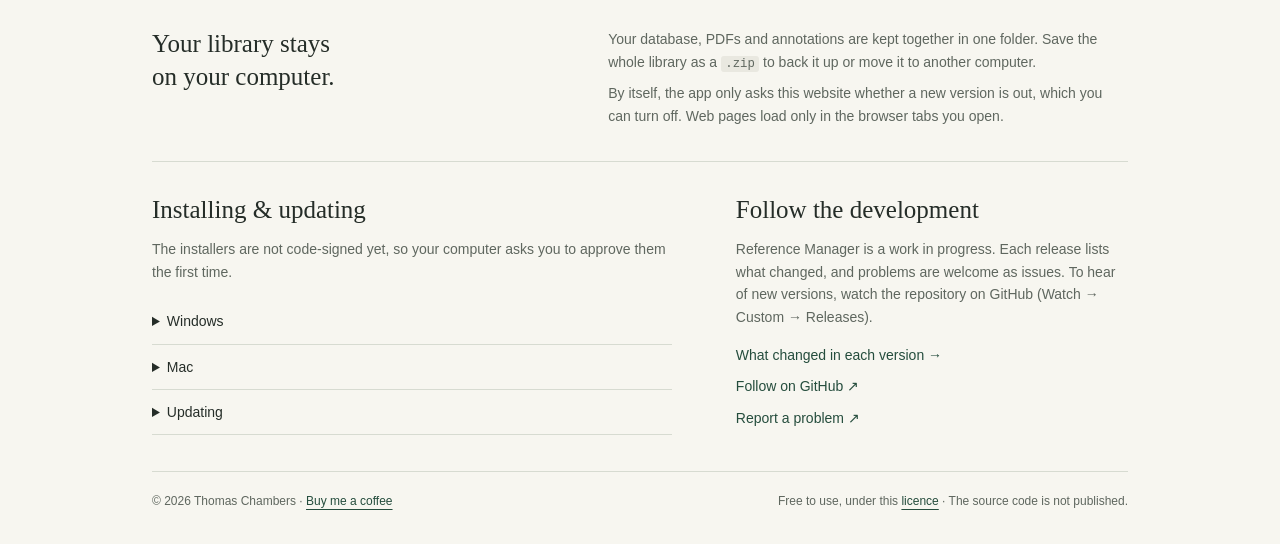
==== commit 5d31e174: "Website for 0.7.14" ====
--- a/index.html
+++ b/index.html
@@ -33,21 +33,21 @@
           <p class="description">A local, offline reference manager for Windows and Mac. You check the details; it keeps your papers and bibliographies organised.</p>
           <p class="coffee">
             <svg viewBox="0 0 16 16" width="16" height="16" fill="none" stroke="currentColor" stroke-width="1.3" stroke-linecap="round" stroke-linejoin="round" aria-hidden="true"><path d="M2.5 6h8.5v4.5a3 3 0 0 1-3 3h-2.5a3 3 0 0 1-3-3z"/><path d="M11 7.5h1.25a1.75 1.75 0 0 1 0 3.5H11"/><path d="M5.5 2.5V4M8 2.5V4"/></svg>
-            <span>If it saves you an evening of fixing a bibliography, you can <a href="https://buymeacoffee.com/TomChambers">buy me a coffee</a>. Thank you!</span>
+            <span>If it saves you an evening of fixing a bibliography, you can <a href="https://ko-fi.com/thomaschambers0970">buy me a coffee</a>. Thank you!</span>
           </p>
         </div>
         <aside class="download" id="download" aria-labelledby="download-title">
           <p class="development">In development</p>
           <h2 id="download-title">Try Reference Manager</h2>
-          <a class="download-link primary" id="windows" href="https://github.com/ThomasChambers15243/Reference-Manager/releases/download/v0.7.13/Reference-Manager_0.7.13_x64-setup.exe"><span>Download for Windows</span><span aria-hidden="true">↓</span></a>
-          <a class="download-link" id="mac" href="https://github.com/ThomasChambers15243/Reference-Manager/releases/download/v0.7.13/Reference-Manager_0.7.13_macOS.dmg"><span>Download for Mac</span><span aria-hidden="true">↓</span></a>
+          <a class="download-link primary" id="windows" href="https://github.com/ThomasChambers15243/Reference-Manager/releases/download/v0.7.14/Reference-Manager_0.7.14_x64-setup.exe"><span>Download for Windows</span><span aria-hidden="true">↓</span></a>
+          <a class="download-link" id="mac" href="https://github.com/ThomasChambers15243/Reference-Manager/releases/download/v0.7.14/Reference-Manager_0.7.14_macOS.dmg"><span>Download for Mac</span><span aria-hidden="true">↓</span></a>
           <p class="compatibility">Windows 10 / 11 · macOS 11 or later<br>Free to use. <a href="#installing">Installation help</a></p>
         </aside>
       </section>
 
       <div class="release-line">
-        <p><span class="release-label">Latest release</span> <strong>0.7.13</strong> <span class="date"><time datetime="2026-10-08">8 October 2026</time></span></p>
-        <a href="whats-new.html#0-7-13">What’s new <span aria-hidden="true">→</span></a>
+        <p><span class="release-label">Latest release</span> <strong>0.7.14</strong> <span class="date"><time datetime="2026-10-08">8 October 2026</time></span></p>
+        <a href="whats-new.html#0-7-14">What’s new <span aria-hidden="true">→</span></a>
       </div>
 
       <section class="feature-section" id="features" aria-labelledby="features-title">
@@ -78,11 +78,15 @@
           </article>
           <article>
             <h3>Works packages</h3>
-            <p>A lab’s or a colleague’s project in one file, with its references, notes and, if they choose, the PDFs. It opens as a project, and each reference joins your library only once you have checked it.</p>
+            <p>A lab’s or a colleague’s project in one file, with its references, notes and, if they choose, the PDFs. A <code>.bib</code> file exported from Zotero, Mendeley or JabRef comes in the same way, with its PDFs. Each opens as a project, and a reference joins your library only once you have checked it.</p>
           </article>
           <article>
             <h3>Notes, sketches and a timeline</h3>
             <p>Markdown notes that cite your references, sketch boards for planning, a timeline of what you did when, and a browser tab for finding papers.</p>
+          </article>
+          <article>
+            <h3>Quick from the keyboard</h3>
+            <p>Keys for reading and marking up papers, a code editor’s keys for writing notes in Markdown, and keys for tabs and pages. Change any of them in Settings; Ctrl+/ (⌘/ on a Mac) lists those of the page you’re on.</p>
           </article>
         </div>
       </section>
@@ -126,7 +130,7 @@
     </main>
 
     <footer>
-      <p>© 2026 Thomas Chambers · <a href="https://buymeacoffee.com/TomChambers">Buy me a coffee</a></p>
+      <p>© 2026 Thomas Chambers · <a href="https://ko-fi.com/thomaschambers0970">Buy me a coffee</a></p>
       <p>Free to use, under this <a href="licence.html">licence</a> · The source code is not published.</p>
     </footer>
   </div>
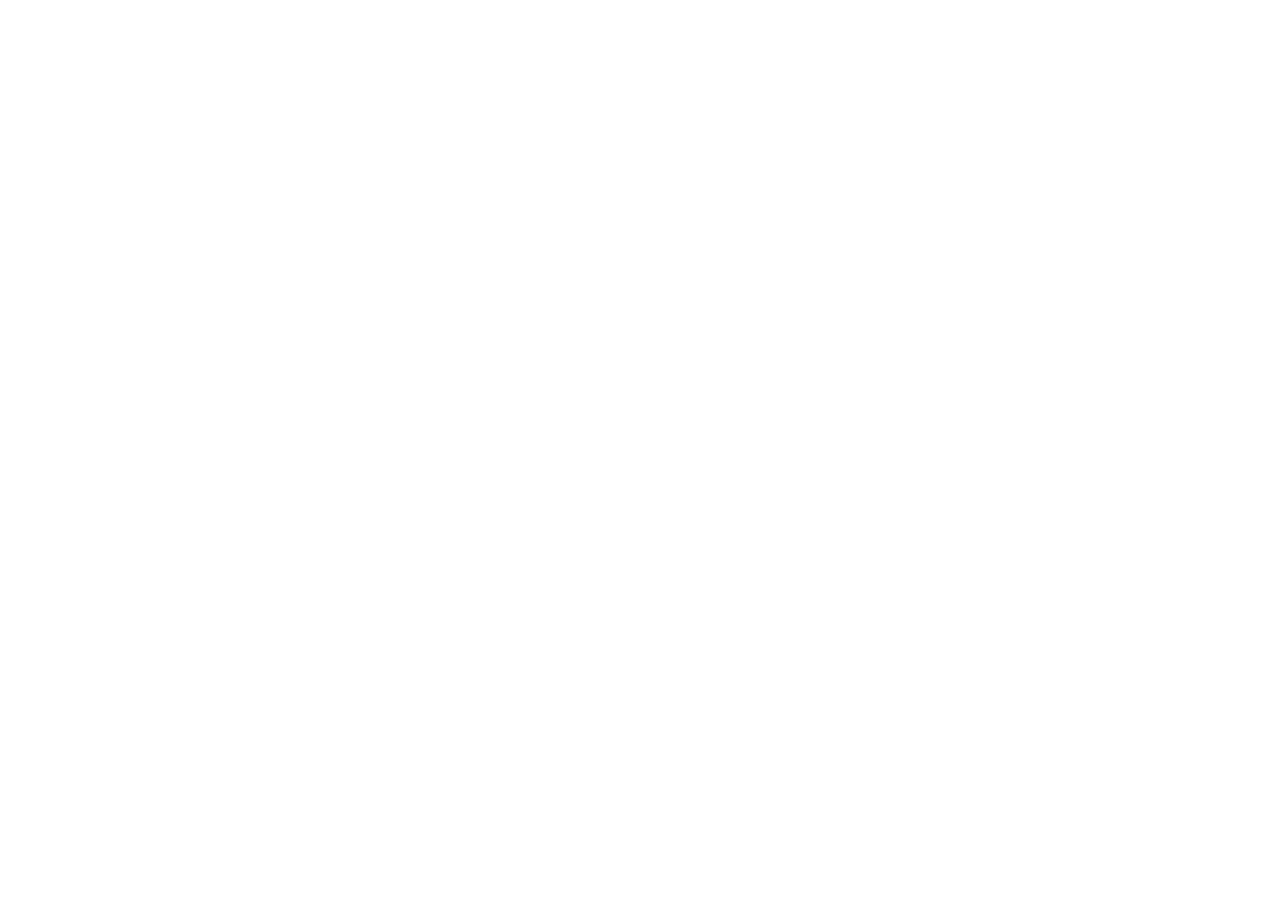
==== commit 11346cc5: "Website under the name Gallowmay, offering 0.7.17 until 0.8.0 is published" ====
--- a/index.html
+++ b/index.html
@@ -3,144 +3,20 @@
 <head>
   <meta charset="utf-8">
   <meta name="viewport" content="width=device-width, initial-scale=1">
-  <title>Reference Manager</title>
-  <meta name="description" content="A local, offline reference manager for Windows and Mac: one library you check yourself, clean .bib files for every project, and your papers read and annotated beside them.">
-  <meta name="theme-color" content="#f7f6f0">
-  <link rel="icon" type="image/svg+xml" href="logo.svg?v=1eb894194f">
-  <link rel="stylesheet" href="style.css?v=d03fa65e3b">
+  <title>Reference Manager is now Gallowmay</title>
+  <link rel="canonical" href="https://thomaschambers15243.github.io/Gallowmay/">
+  <meta http-equiv="refresh" content="0; url=https://thomaschambers15243.github.io/Gallowmay/">
+  <script>
+    // The same page on the new site: …/Reference-Manager/whats-new.html#0-7-10 goes to …/Gallowmay/whats-new.html#0-7-10.
+    location.replace("https://thomaschambers15243.github.io/Gallowmay/" + location.pathname.split("/").slice(2).join("/") + location.search + location.hash);
+  </script>
+  <style>
+    /* The site's paper and ink (style.css), which this address does not have. */
+    body { margin: 4rem auto; max-width: 36rem; padding: 0 1rem; background: #f7f6f0; color: #252d28; font: 16px/1.6 -apple-system, BlinkMacSystemFont, "Segoe UI", Roboto, Helvetica, Arial, sans-serif; }
+    a { color: #254d3d; text-underline-offset: 4px; }
+  </style>
 </head>
 <body>
-  <a class="skip" href="#main">Skip to content</a>
-  <div class="page">
-    <header class="masthead">
-      <a class="identity" href="./">
-        <img src="logo.svg?v=1eb894194f" alt="" width="38" height="38">
-        <span>Reference Manager</span>
-      </a>
-      <nav aria-label="Main">
-        <a href="#features">Features</a>
-        <a href="whats-new.html">Releases</a>
-        <a href="#installing">Installing</a>
-      </nav>
-    </header>
-
-    <main id="main">
-      <section class="hero" aria-labelledby="hero-title">
-        <div>
-          <p class="byline">An independent tool by Thomas Chambers</p>
-          <h1 id="hero-title">Keep your references<br>in order.</h1>
-          <p class="lead">Build one library, use it across projects, and read your papers alongside it.</p>
-          <p class="description">A local, offline reference manager for Windows and Mac. You check the details; it keeps your papers and bibliographies organised.</p>
-          <p class="coffee">
-            <svg viewBox="0 0 16 16" width="16" height="16" fill="none" stroke="currentColor" stroke-width="1.3" stroke-linecap="round" stroke-linejoin="round" aria-hidden="true"><path d="M2.5 6h8.5v4.5a3 3 0 0 1-3 3h-2.5a3 3 0 0 1-3-3z"/><path d="M11 7.5h1.25a1.75 1.75 0 0 1 0 3.5H11"/><path d="M5.5 2.5V4M8 2.5V4"/></svg>
-            <span>If it saves you an evening of fixing a bibliography, you can <a href="https://ko-fi.com/thomaschambers0970">buy me a coffee</a>. Thank you!</span>
-          </p>
-        </div>
-        <aside class="download" id="download" aria-labelledby="download-title">
-          <p class="development">In development</p>
-          <h2 id="download-title">Try Reference Manager</h2>
-          <a class="download-link primary" id="windows" href="https://github.com/ThomasChambers15243/Reference-Manager/releases/download/v0.7.14/Reference-Manager_0.7.14_x64-setup.exe"><span>Download for Windows</span><span aria-hidden="true">↓</span></a>
-          <a class="download-link" id="mac" href="https://github.com/ThomasChambers15243/Reference-Manager/releases/download/v0.7.14/Reference-Manager_0.7.14_macOS.dmg"><span>Download for Mac</span><span aria-hidden="true">↓</span></a>
-          <p class="compatibility">Windows 10 / 11 · macOS 11 or later<br>Free to use. <a href="#installing">Installation help</a></p>
-        </aside>
-      </section>
-
-      <div class="release-line">
-        <p><span class="release-label">Latest release</span> <strong>0.7.14</strong> <span class="date"><time datetime="2026-10-08">8 October 2026</time></span></p>
-        <a href="whats-new.html#0-7-14">What’s new <span aria-hidden="true">→</span></a>
-      </div>
-
-      <section class="feature-section" id="features" aria-labelledby="features-title">
-        <div class="section-intro">
-          <h2 id="features-title">From your first paper<br>to the final bibliography.</h2>
-          <p>References, projects and PDFs belong together. Keep them in one place, with the details under your control.</p>
-          <div class="built">
-            <h3>How it’s built</h3>
-            <p><strong>Mostly in Rust.</strong> A Rust core holds your library and does the work: the SQLite database, BibTeX, templates, keys, search, backups and the citation styles, with hayagriva from the Typst project. Tauri makes it a small desktop app for Windows and Mac, with a React and TypeScript interface and pdf.js for reading papers.</p>
-          </div>
-        </div>
-        <div class="feature-list">
-          <article>
-            <h3>One master library</h3>
-            <p>Store each reference once. Type it in or paste BibTeX, check it in the form, and save; title suggestions and duplicate checks keep the library tidy. People and venues have pages of their own.</p>
-          </article>
-          <article>
-            <h3>Bibliographies for each project</h3>
-            <p>Group references by project and export clean <code>.bib</code> files laid out by your own templates, kept up to date as you work. Citation keys stay put. CSL-JSON, RIS, Typst and 79 citation styles too.</p>
-          </article>
-          <article>
-            <h3>Papers beside their references</h3>
-            <p>Read and annotate PDFs in the app. Drop them in, or let a watched folder bring them; hover a citation to see what it cites, and follow who cites whom in a graph.</p>
-          </article>
-          <article>
-            <h3>Organised the same way everywhere</h3>
-            <p>References, papers, people and venues each have categories and tags. Drag things onto them, and drag one category inside another.</p>
-          </article>
-          <article>
-            <h3>Works packages</h3>
-            <p>A lab’s or a colleague’s project in one file, with its references, notes and, if they choose, the PDFs. A <code>.bib</code> file exported from Zotero, Mendeley or JabRef comes in the same way, with its PDFs. Each opens as a project, and a reference joins your library only once you have checked it.</p>
-          </article>
-          <article>
-            <h3>Notes, sketches and a timeline</h3>
-            <p>Markdown notes that cite your references, sketch boards for planning, a timeline of what you did when, and a browser tab for finding papers.</p>
-          </article>
-          <article>
-            <h3>Quick from the keyboard</h3>
-            <p>Keys for reading and marking up papers, a code editor’s keys for writing notes in Markdown, and keys for tabs and pages. Change any of them in Settings; Ctrl+/ (⌘/ on a Mac) lists those of the page you’re on.</p>
-          </article>
-        </div>
-      </section>
-
-      <section class="local-section" aria-labelledby="local-title">
-        <h2 id="local-title">Your library stays<br>on your computer.</h2>
-        <div>
-          <p>Your database, PDFs and annotations are kept together in one folder. Save the whole library as a <code>.zip</code> to back it up or move it to another computer.</p>
-          <p>By itself, the app only asks this website whether a new version is out, which you can turn off. Web pages load only in the browser tabs you open.</p>
-        </div>
-      </section>
-
-      <section class="practical" id="installing" aria-labelledby="install-title">
-        <div>
-          <h2 id="install-title">Installing &amp; updating</h2>
-          <p>The installers are not code-signed yet, so your computer asks you to approve them the first time.</p>
-          <details>
-            <summary>Windows</summary>
-            <p>Run the installer on 64-bit Windows 10 or 11. If SmartScreen says “Windows protected your PC”, click <strong>More info</strong>, then <strong>Run anyway</strong>.</p>
-          </details>
-          <details>
-            <summary>Mac</summary>
-            <p>Open the <code>.dmg</code> and drag Reference Manager into Applications. It runs on Apple silicon and Intel Macs with macOS 11 or later.</p>
-            <p>The app is not signed with an Apple developer certificate, so macOS refuses it the first time: try to open it once, then click <strong>Open Anyway</strong> in System Settings → Privacy &amp; Security. On macOS 14 or earlier, Control-click the app and choose <strong>Open</strong>.</p>
-            <p>If macOS says the app “is damaged”, run <code>xattr -dr com.apple.quarantine "/Applications/Reference Manager.app"</code> in Terminal and open it again.</p>
-          </details>
-          <details>
-            <summary>Updating</summary>
-            <p>A few seconds after it starts, the app says when a new version is out, and <strong>Update and restart</strong> in Settings → Updates installs it. On Windows the app closes, shows a progress bar for a few seconds and opens again; on a Mac the new version takes the old one’s place in Applications and opens. Updating never touches your library, papers or settings.</p>
-            <p>Versions before 0.7.11 don’t look for new versions on this website. Update one of those by hand once: on Windows, run the new installer; on a Mac, quit the app and drag the new version into Applications, replacing the old one.</p>
-          </details>
-        </div>
-        <aside class="follow" aria-labelledby="follow-title">
-          <h2 id="follow-title">Follow the development</h2>
-          <p>Reference Manager is a work in progress. Each release lists what changed, and problems are welcome as issues. To hear of new versions, watch the repository on GitHub (Watch → Custom → Releases).</p>
-          <a href="whats-new.html">What changed in each version <span aria-hidden="true">→</span></a>
-          <a href="https://github.com/ThomasChambers15243/Reference-Manager">Follow on GitHub <span aria-hidden="true">↗</span></a>
-          <a href="https://github.com/ThomasChambers15243/Reference-Manager/issues">Report a problem <span aria-hidden="true">↗</span></a>
-        </aside>
-      </section>
-    </main>
-
-    <footer>
-      <p>© 2026 Thomas Chambers · <a href="https://ko-fi.com/thomaschambers0970">Buy me a coffee</a></p>
-      <p>Free to use, under this <a href="licence.html">licence</a> · The source code is not published.</p>
-    </footer>
-  </div>
-
-  <script>
-    // A Mac gets the Mac download as the filled-in button; anything else keeps Windows.
-    if (/Mac/.test(navigator.platform) || /Macintosh/.test(navigator.userAgent)) {
-      document.getElementById("windows").classList.remove("primary");
-      document.getElementById("mac").classList.add("primary");
-    }
-  </script>
+  <p>Reference Manager is now called Gallowmay, and its website has moved to <a href="https://thomaschambers15243.github.io/Gallowmay/">https://thomaschambers15243.github.io/Gallowmay/</a>.</p>
 </body>
 </html>
